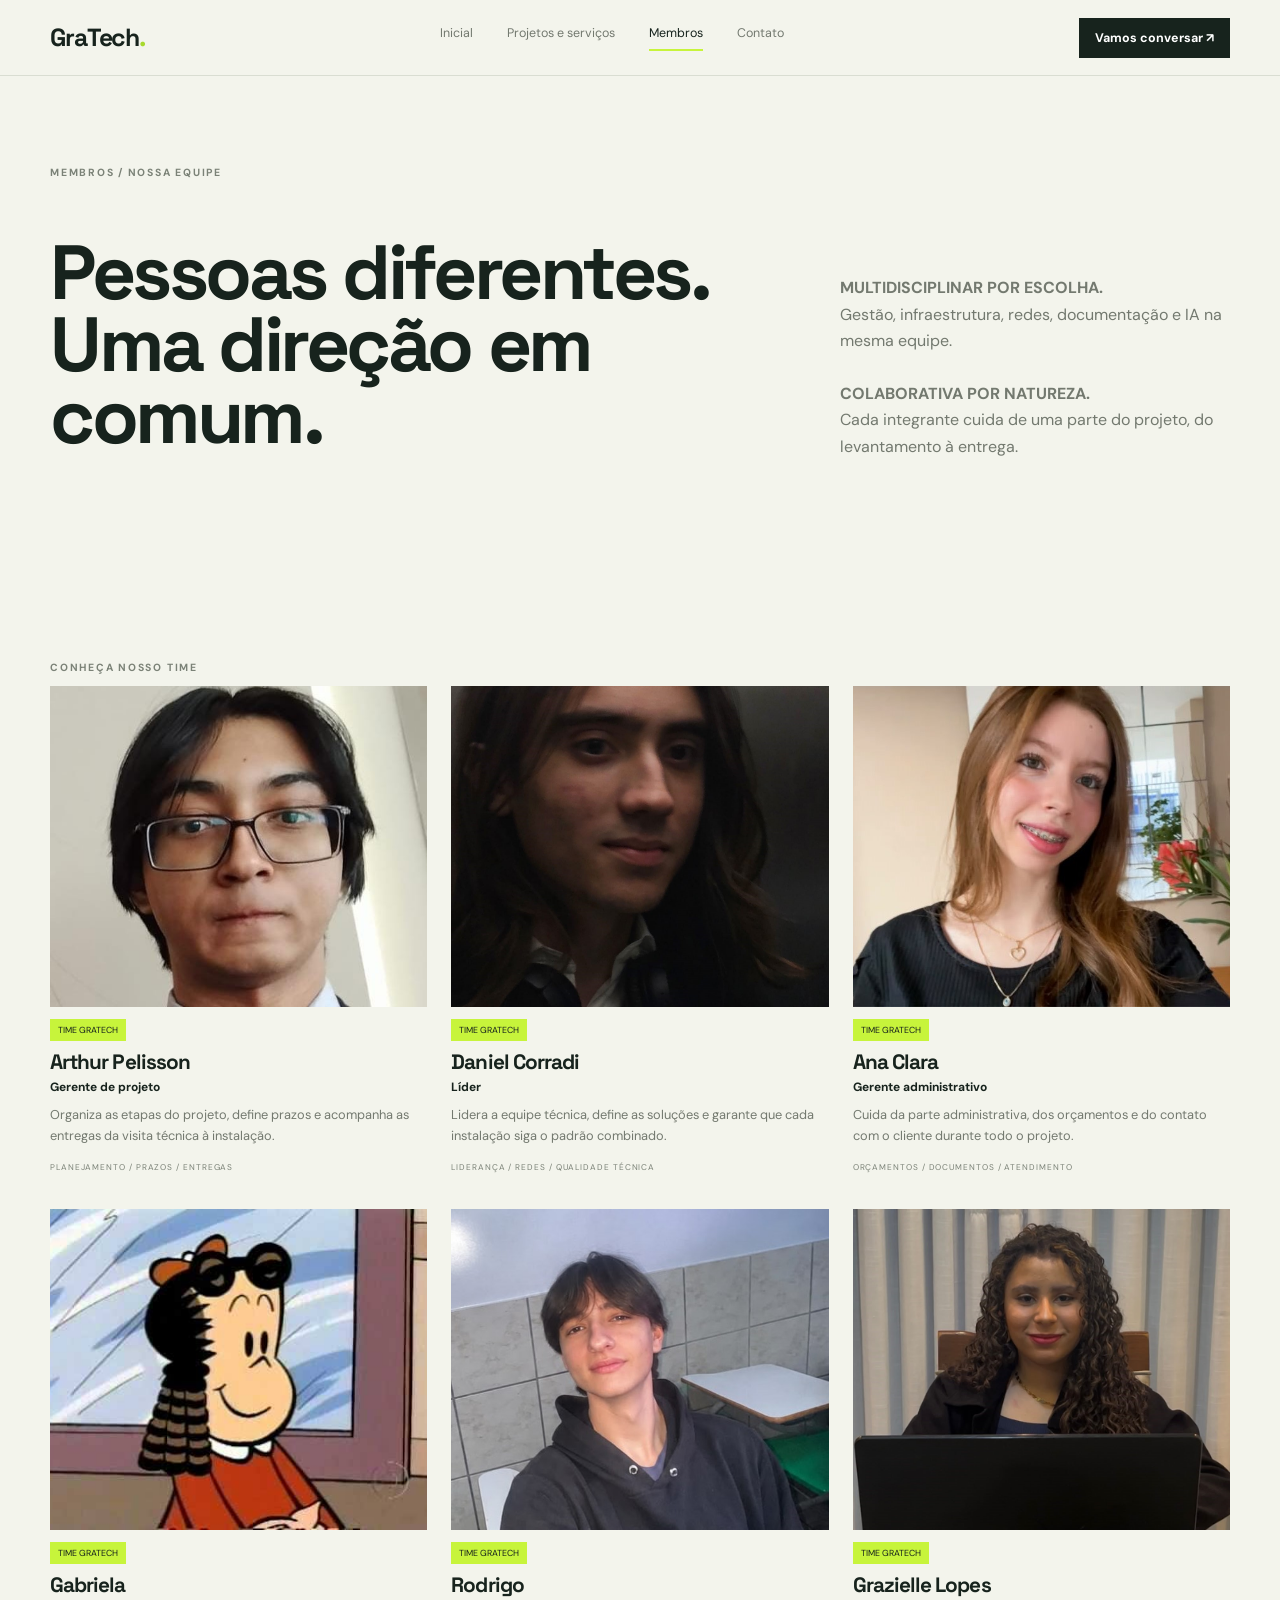
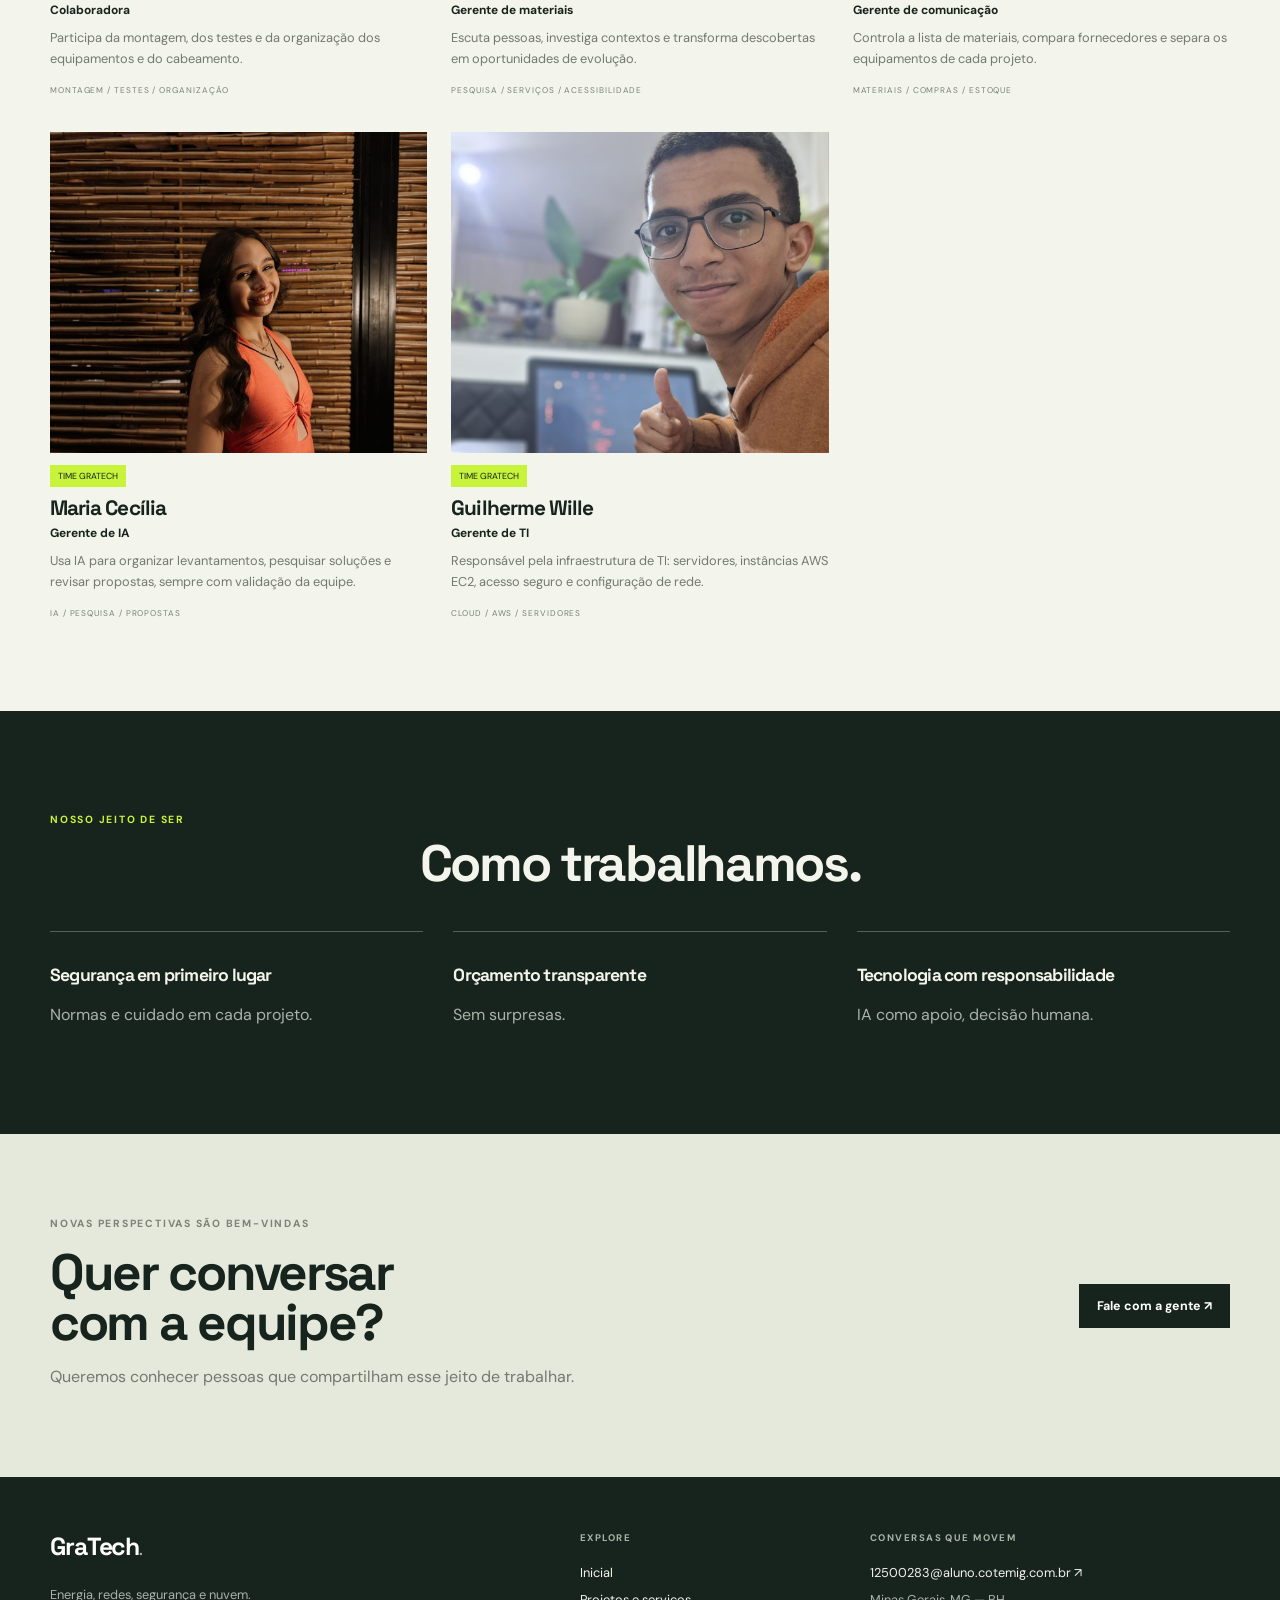
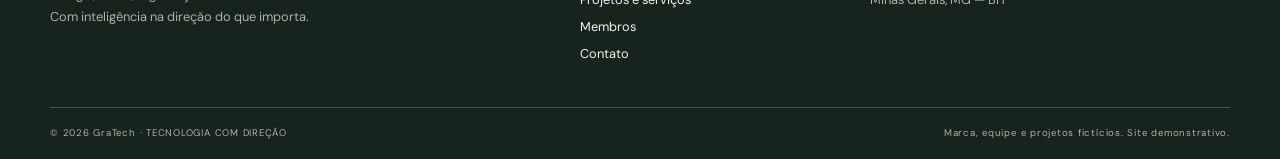
==== membros.html @ 275922b7 "Commit do site da empresa Gra Tech fícticio" ====
<!DOCTYPE html>
<html lang="pt-BR">
<head>
  <meta charset="UTF-8">
  <meta name="viewport" content="width=device-width, initial-scale=1.0">
  <title>Membros | GraTech</title>
  <link rel="stylesheet" href="css/style.css">
  <script src="js/main.js" defer></script>
</head>
<body>

  <header class="site-header">
    <a class="logo" href="index.html">GraTech<span>.</span></a>
    
    <button class="menu-toggle" aria-label="Abrir menu" aria-expanded="false">☰</button>
    
    <nav class="nav">
      <a href="index.html">Inicial</a>
      <a href="servicos.html">Projetos e serviços</a>
      <a class="active" href="membros.html">Membros</a>
      <a href="contato.html">Contato</a>
    </nav>
    
    <a class="button button-dark header-cta" href="contato.html">Vamos conversar ↗</a>
  </header>

  <main>
    <section class="page-hero container">
      <p class="eyebrow">MEMBROS / NOSSA EQUIPE</p>
      <div class="section-heading">
        <h1>Pessoas diferentes.<br>Uma direção em comum.</h1>
        <p>
          <b>MULTIDISCIPLINAR POR ESCOLHA.</b><br>
          Gestão, infraestrutura, redes, documentação e IA na mesma equipe.<br><br>
          <b>COLABORATIVA POR NATUREZA.</b><br>
          Cada integrante cuida de uma parte do projeto, do levantamento à entrega.
        </p>
      </div>
    </section>

    <section class="section container">
        <p class="eyebrow">CONHEÇA NOSSO TIME</p>
        <div class="team-grid">

            <article class="person">
            <figure class="avatar">
                <img src="imgs/time/Arthur-Pelisson.jpeg" alt="Arthur Pelisson" loading="lazy">
            </figure>
            <small>TIME GRATECH</small>
            <h3>Arthur Pelisson</h3>
            <b>Gerente de projeto</b>
            <p>Organiza as etapas do projeto, define prazos e acompanha as entregas da visita técnica à instalação.</p>
            <em>PLANEJAMENTO / PRAZOS / ENTREGAS</em>
            </article>

            <article class="person">
            <figure class="avatar">
                <img src="imgs/time/Daniel.jpeg" alt="Daniel Corradi" loading="lazy">
            </figure>
            <small>TIME GRATECH</small>
            <h3>Daniel Corradi</h3>
            <b>Líder</b>
            <p>Lidera a equipe técnica, define as soluções e garante que cada instalação siga o padrão combinado.</p>
            <em>LIDERANÇA / REDES / QUALIDADE TÉCNICA</em>
            </article>

            <article class="person">
            <figure class="avatar">
                <img src="imgs/time/Ana-Clara.jpeg" alt="Ana Clara" loading="lazy">
            </figure>
            <small>TIME GRATECH</small>
            <h3>Ana Clara</h3>
            <b>Gerente administrativo</b>
            <p>Cuida da parte administrativa, dos orçamentos e do contato com o cliente durante todo o projeto.</p>
            <em>ORÇAMENTOS / DOCUMENTOS / ATENDIMENTO</em>
            </article>

            <article class="person">
            <figure class="avatar">
                <img src="imgs/time/gabriela-exemplo.jfif" alt="Gabriela Lopes" loading="lazy">
            </figure>
            <small>TIME GRATECH</small>
            <h3>Gabriela</h3>
            <b>Colaboradora</b>
            <p>Participa da montagem, dos testes e da organização dos equipamentos e do cabeamento.</p>
            <em>MONTAGEM / TESTES / ORGANIZAÇÃO</em>
            </article>

            <article class="person">
            <figure class="avatar">
                <img src="imgs/time/Rodrigo.jpeg" alt="Rodrigo" loading="lazy">
            </figure>
            <small>TIME GRATECH</small>
            <h3>Rodrigo</h3>
            <b>Gerente de materiais</b>
            <p>Escuta pessoas, investiga contextos e transforma descobertas em oportunidades de evolução.</p>
            <em>PESQUISA / SERVIÇOS / ACESSIBILIDADE</em>
            </article>

            <article class="person">
            <figure class="avatar">
                <img src="imgs/time/Grazielle.jpeg" alt="Grazielle Lopes" loading="lazy">
            </figure>
            <small>TIME GRATECH</small>
            <h3>Grazielle Lopes</h3>
            <b>Gerente de comunicação</b>
            <p>Controla a lista de materiais, compara fornecedores e separa os equipamentos de cada projeto.</p>
            <em>MATERIAIS / COMPRAS / ESTOQUE</em>
            </article>

            <article class="person">
            <figure class="avatar">
                <img src="imgs/time/Maria-Cecilia.jpeg" alt="Maria Cecília" loading="lazy">
            </figure>
            <small>TIME GRATECH</small>
            <h3>Maria Cecília</h3>
            <b>Gerente de IA</b>
            <p>Usa IA para organizar levantamentos, pesquisar soluções e revisar propostas, sempre com validação da equipe.</p>
            <em>IA / PESQUISA / PROPOSTAS</em>
            </article>

            <article class="person">
            <figure class="avatar">
                <img src="imgs/time/Guilherme-Wille.jpeg" alt="Guilherme Wille" loading="lazy">
            </figure>
            <small>TIME GRATECH</small>
            <h3>Guilherme Wille</h3>
            <b>Gerente de TI</b>
            <p>Responsável pela infraestrutura de TI: servidores, instâncias AWS EC2, acesso seguro e configuração de rede.</p>
            <em>CLOUD / AWS / SERVIDORES</em>
            </article>

        </div>
        </section>

    <section class="section dark">
      <div class="container">
        <p class="eyebrow lime">NOSSO JEITO DE SER</p>
        <h2 class="center-heading">Como trabalhamos.</h2>
        <div class="values">
          <article>
            <h3>Segurança em primeiro lugar</h3>
            <p>Normas e cuidado em cada projeto.</p>
          </article>
          <article>
            <h3>Orçamento transparente</h3>
            <p>Sem surpresas.</p>
          </article>
          <article>
            <h3>Tecnologia com responsabilidade</h3>
            <p>IA como apoio, decisão humana.</p>
          </article>
        </div>
      </div>
    </section>

    <section class="cta-band">
      <div class="container cta-inner">
        <div>
          <p class="eyebrow">NOVAS PERSPECTIVAS SÃO BEM-VINDAS</p>
          <h2>Quer conversar<br>com a equipe?</h2>
          <p>Queremos conhecer pessoas que compartilham esse jeito de trabalhar.</p>
        </div>
        <a class="button button-dark" href="contato.html">Fale com a gente ↗</a>
      </div>
    </section>
  </main>

  <footer class="footer">
    <div class="container footer-main">
      <div>
        <a class="logo logo-light" href="index.html">GraTech<span>.</span></a>
        <p>Energia, redes, segurança e nuvem.<br>Com inteligência na direção do que importa.</p>
      </div>
      
      <div>
        <b>EXPLORE</b>
        <a href="index.html">Inicial</a>
        <a href="servicos.html">Projetos e serviços</a>
        <a href="membros.html">Membros</a>
        <a href="contato.html">Contato</a>
      </div>
      
      <div>
        <b>CONVERSAS QUE MOVEM</b>
        <a href="mailto:12500283@aluno.cotemig.com.br">12500283@aluno.cotemig.com.br ↗</a>
        <span>Minas Gerais, MG — BH</span>
      </div>
    </div>
    
    <div class="container copyright">
      © 2026 GraTech · TECNOLOGIA COM DIREÇÃO 
      <span>Marca, equipe e projetos fictícios. Site demonstrativo.</span>
    </div>
  </footer>

</body>
</html>
---- css/style.css ----
@import url('https://fonts.googleapis.com/css2?family=DM+Sans:wght@400;500;600;700&family=Space+Grotesk:wght@400;500;600;700&display=swap');

:root {
  --ink: #17231d;
  --paper: #f3f4ec;
  --lime: #c7f43b;
  --muted: #73796f;
  --line: #d9ddd2;
  --white: #fff;
}

* {
  box-sizing: border-box;
}

html {
  scroll-behavior: smooth;
}

body {
  margin: 0;
  background: var(--paper);
  color: var(--ink);
  font-family: 'DM Sans', sans-serif;
}

h1,
h2,
h3,
.logo {
  font-family: 'Space Grotesk', sans-serif;
  letter-spacing: -0.045em;
}

h1 {
  font-size: clamp(3rem, 6vw, 6.2rem);
  line-height: 0.94;
  margin: 24px 0;
}

h2 {
  font-size: clamp(2.1rem, 4vw, 4rem);
  line-height: 0.98;
  margin: 16px 0;
}

h3 {
  font-size: 1.3rem;
  margin: 12px 0;
}

p {
  line-height: 1.65;
  color: var(--muted);
}

a {
  color: inherit;
  text-decoration: none;
}

.container {
  width: min(1180px, calc(100% - 64px));
  margin: auto;
}

.site-header {
  height: 76px;
  padding: 0 max(32px, calc((100vw - 1180px) / 2));
  display: flex;
  align-items: center;
  justify-content: space-between;
  border-bottom: 1px solid var(--line);
  position: sticky;
  top: 0;
  background: rgba(243, 244, 236, 0.94);
  backdrop-filter: blur(14px);
  z-index: 10;
}

.logo {
  font-size: 1.55rem;
  font-weight: 700;
}

.logo span {
  color: #a7d92d;
}

.nav {
  display: flex;
  gap: 34px;
  font-size: 0.78rem;
}

.nav a {
  color: #73796f;
}

.nav a:hover,
.nav a.active {
  color: var(--ink);
  border-bottom: 2px solid var(--lime);
  padding-bottom: 8px;
}

.button {
  display: inline-flex;
  align-items: center;
  justify-content: space-between;
  gap: 26px;
  padding: 14px 18px;
  font-size: 0.78rem;
  font-weight: 700;
  border: 0;
  cursor: pointer;
}

.button-dark {
  background: var(--ink);
  color: white;
}

.button-lime {
  background: var(--lime);
  color: var(--ink);
}

.header-cta {
  padding: 12px 16px;
}

.menu-toggle {
  display: none;
  background: none;
  border: 0;
  font-size: 1.5rem;
}

.eyebrow {
  font-size: 0.65rem;
  letter-spacing: 0.17em;
  font-weight: 700;
  color: #7b8277;
}

.eyebrow.lime {
  color: var(--lime);
}

.hero {
  display: grid;
  grid-template-columns: 1.05fr 0.95fr;
  gap: 50px;
  align-items: center;
  padding-top: 82px;
  padding-bottom: 80px;
}

.hero-copy .lead {
  max-width: 520px;
}

.actions {
  display: flex;
  align-items: center;
  gap: 28px;
  margin-top: 30px;
}

.text-link {
  font-size: 0.78rem;
  font-weight: 700;
}

.hero-art {
  margin: 0;
  height: 390px;
  position: relative;
  overflow: hidden;
  background: #17231d; /* fundo enquanto a imagem carrega */
}

.hero-art img {
  display: block;
  width: 100%;
  height: 100%;
  object-fit: cover;
  object-position: center;
}

/* Degradê escuro embaixo para a legenda continuar legível */
.hero-art::after {
  content: "";
  position: absolute;
  inset: auto 0 0 0;
  height: 40%;
  background: linear-gradient(to top, rgba(10, 18, 14, 0.75), transparent);
  pointer-events: none;
}

.art-caption {
  position: absolute;
  bottom: 20px;
  left: 22px;
  right: 22px;
  z-index: 1;
  display: flex;
  justify-content: space-between;
  font-size: 0.6rem;
  letter-spacing: 0.14em;
  color: #fff;
}

.ticker {
  height: 58px;
  border-block: 1px solid var(--line);
  display: flex;
  align-items: center;
  justify-content: space-around;
  gap: 20px;
  white-space: nowrap;
  overflow: hidden;
  font-size: 0.6rem;
  letter-spacing: 0.12em;
  color: #81877c;
}

.ticker span:first-child {
  font-weight: 700;
  color: var(--ink);
}

.section {
  padding: 90px 0;
}

.dark {
  background: var(--ink);
  color: var(--paper);
}

.dark p {
  color: #aab3a9;
}

.section-heading {
  display: flex;
  justify-content: space-between;
  align-items: end;
  gap: 40px;
  margin: 22px 0 42px;
}

.section-heading h2 {
  max-width: 620px;
}

.section-heading p {
  max-width: 390px;
}

.service-grid {
  display: grid;
  grid-template-columns: repeat(3, 1fr);
  gap: 0 28px;
}

.service-card {
  padding: 28px 0;
  border-top: 1px solid #536057;
  min-height: 205px;
}

.service-card > span {
  font-size: 0.65rem;
  color: #a9d93a;
  letter-spacing: 0.1em;
}

.service-card h3 {
  margin-top: 24px;
}

.service-card p {
  font-size: 0.88rem;
  max-width: 340px;
}

.service-card small,
.person em {
  font-size: 0.58rem;
  letter-spacing: 0.11em;
  color: #a6b09f;
  font-style: normal;
}

.light-grid .service-card {
  border-color: var(--line);
}

.light-grid .service-card p {
  color: var(--muted);
}

.light-grid .service-card small {
  color: #78816f;
}

.center-heading {
  text-align: center;
  max-width: 700px;
  margin: 0 auto 42px;
}

.center-heading p {
  max-width: 600px;
  margin: auto;
}

.ai-grid {
  display: grid;
  grid-template-columns: repeat(3, 1fr);
  gap: 24px;
}

.ai-card h3 {
  margin-top: 20px;
}

.ai-card p {
  font-size: 0.85rem;
}

.ai-photo {
  margin: 0;
  height: 220px;
  overflow: hidden;
  background: #1a2922; /* cor de fundo enquanto a imagem carrega */
}

.ai-photo img {
  display: block;
  width: 100%;
  height: 100%;
  object-fit: cover;
  object-position: center;
  transition: transform 0.5s ease;
}

.ai-card:hover .ai-photo img {
  transform: scale(1.04);
}

.soft {
  background: #e9ece2;
}

.before-after {
  display: grid;
  grid-template-columns: 1fr 1fr;
  gap: 24px;
  margin-top: 34px;
}

.ba-card {
  display: flex;
  flex-direction: column;
  gap: 18px;
}

/* ANTES: foto emoldurada em painel claro */
.ba-before .ba-frame {
  background: #e1e5d8;
  padding: 24px;
}

.ba-before .ba-frame img {
  display: block;
  width: 100%;
  height: 300px;
  object-fit: cover;
  border-radius: 14px;
}

/* DEPOIS: foto cheia com selo escuro sobreposto */
.ba-photo {
  position: relative;
  height: 372px; /* 300 + 2 * 24 de padding do card ao lado */
  overflow: hidden;
  background: #1a2922;
}

.ba-photo img {
  display: block;
  width: 100%;
  height: 100%;
  object-fit: cover;
}

.ba-photo-split {
  display: grid;
  grid-template-columns: 1fr 1fr;
}

.ba-badge {
  position: absolute;
  right: 0;
  bottom: 0;
  width: min(62%, 300px);
  padding: 22px 24px;
  background: var(--ink);
  color: #fff;
}

.ba-badge strong {
  display: block;
  font-family: 'Space Grotesk', sans-serif;
  font-size: 1.3rem;
  line-height: 1.15;
  font-weight: 500;
  letter-spacing: -0.03em;
}

.ba-badge small {
  display: block;
  margin-top: 14px;
  font-size: 0.5rem;
  letter-spacing: 0.14em;
  color: #a6b09f;
}

/* Texto abaixo das fotos */
.ba-text {
  padding: 0 4px;
}

.ba-meta {
  display: flex;
  justify-content: space-between;
  align-items: center;
}

.ba-label {
  font-size: 0.6rem;
  letter-spacing: 0.14em;
  color: #7b8277;
}

.ba-arrow {
  font-size: 0.9rem;
}

.ba-text h3 {
  font-size: 1.45rem;
  margin: 10px 0 6px;
}

.ba-text p {
  font-size: 0.85rem;
  margin: 0;
  max-width: 520px;
}

.plans {
  display: grid;
  grid-template-columns: 1fr 1fr;
  grid-template-rows: auto auto auto;
  gap: 20px;
}

.plan {
  margin: 0;
  overflow: hidden;
  background: #0f1a15;
  border: 1px solid #2f3d35;
  position: relative;
}

.plan img {
  display: block;
  width: 100%;
  height: 100%;
  object-fit: cover;
}

/* Linha 1: draw.io em largura total */
.plan-main {
  grid-column: 1 / -1;
  grid-row: 1;
}

.plan-main img {
  height: auto;
  object-fit: contain;
}

/* Linha 2, esquerda: foto girada -90° */
.plan-rotated {
  grid-column: 1;
  grid-row: 2;
  aspect-ratio: 4 / 3;
}

.plan-rotated img {
  position: absolute;
  top: 50%;
  left: 50%;
  width: calc(100% * 0.75);
  height: calc(100% / 0.75);
  object-fit: cover;
  transform: translate(-50%, -50%) rotate(-90deg);
}

/* Linha 3, esquerda: Cisco */
.plan-cisco {
  grid-column: 1;
  grid-row: 3;
}

.plan-cisco img {
  height: auto;
  object-fit: contain;
}

/* Direita: ocupa as linhas 2 e 3 (altura da foto girada + Cisco) */
.plan-vertical {
  grid-column: 2;
  grid-row: 2 / span 2;
}

.plan-vertical img {
  position: absolute;
  inset: 0;
  width: 100%;
  height: 100%;
  object-fit: cover;
  object-position: center top;
}




.process {
  display: grid;
  grid-template-columns: 0.8fr 1.2fr;
  gap: 100px;
}

.process small {
  font-size: 0.6rem;
  letter-spacing: 0.13em;
}

.steps article {
  display: flex;
  gap: 30px;
  border-bottom: 1px solid #526057;
  padding: 24px 0;
}

.steps article > b {
  color: #b5e83c;
}

.steps h3 {
  margin: 0;
}

.steps p {
  margin: 8px 0 0;
}

.cta-band {
  background: #e5e9dc;
  padding: 70px 0;
}

.cta-inner {
  display: flex;
  justify-content: space-between;
  align-items: center;
  gap: 40px;
}

.cta-inner h2 {
  font-size: clamp(2rem, 4vw, 3.8rem);
}

.footer {
  background: var(--ink);
  color: #f3f4ec;
  padding: 54px 0 20px;
}

.footer-main {
  display: grid;
  grid-template-columns: 2fr 1fr 1.5fr;
  gap: 50px;
  padding-bottom: 45px;
}

.footer-main p,
.footer-main span {
  font-size: 0.8rem;
  color: #aab3a9;
}

.footer-main > div {
  display: flex;
  flex-direction: column;
  align-items: flex-start;
  gap: 10px;
}

.footer-main b {
  font-size: 0.6rem;
  letter-spacing: 0.15em;
  color: #a8b4a8;
  margin-bottom: 10px;
}

.footer-main a:not(.logo) {
  font-size: 0.8rem;
}

.logo-light {
  color: white;
}

.copyright {
  border-top: 1px solid #455248;
  padding-top: 18px;
  display: flex;
  justify-content: space-between;
  font-size: 0.6rem;
  letter-spacing: 0.08em;
  color: #aab3a9;
}

.page-hero {
  padding: 78px 0 40px;
}

.page-hero .section-heading {
  margin-top: 30px;
}

.practice-grid {
  display: grid;
  grid-template-columns: 1fr 1fr;
  gap: 28px;
}

.practice-card {
  display: flex;
  flex-direction: column;
}

.practice-photo {
  margin: 0;
  height: 250px;
  overflow: hidden;
  background: #1a2922; /* fundo enquanto carrega */
}

.practice-photo img {
  display: block;
  width: 100%;
  height: 100%;
  object-fit: cover;
  object-position: center;
  transition: transform 0.5s ease;
}

.practice-card:hover .practice-photo img {
  transform: scale(1.04);
}

.practice-label {
  margin-top: 16px;
  font-family: ui-monospace, 'SFMono-Regular', Menlo, Consolas, monospace;
  font-size: 0.6rem;
  letter-spacing: 0.14em;
  color: var(--muted);
}

.practice-card h3 {
  font-size: 1.45rem;
  margin: 8px 0 6px;
}

.practice-card p {
  font-size: 0.85rem;
  margin: 0;
}

.cloud {
  display: grid;
  grid-template-columns: 0.8fr 1.2fr;
  gap: 60px;
  align-items: center;
}

.cloud-mark {
  margin: 0;
  min-height: 232px;
  padding: 0;
  overflow: hidden;
}

.cloud-mark img {
  display: block;
  width: 100%;
  height: 100%;
  min-height: 232px;
  object-fit: cover;
}

.cloud h3 {
  font-size: 0.8rem;
  text-transform: uppercase;
  letter-spacing: 0.1em;
  margin-top: 25px;
}

.tag-row {
  display: flex;
  gap: 10px;
  flex-wrap: wrap;
  margin-top: 24px;
}

.tag-row span {
  border: 1px solid var(--line);
  padding: 9px 13px;
  font-size: 0.65rem;
}

.team-grid {
  display: grid;
  grid-template-columns: repeat(3, 1fr);
  gap: 34px 24px;
}

.person {
  position: relative;
}

.avatar {
  margin: 0;
  aspect-ratio: 4 / 3.4;   /* mais alto que antes; aumente o 3.4 para ficar ainda maior */
  overflow: hidden;
  background: #29382f;     /* fundo enquanto a foto carrega */
}

.avatar img {
  display: block;
  width: 100%;
  height: 100%;
  object-fit: cover;
  object-position: center 20%;  /* prioriza o rosto, que costuma ficar na parte de cima */
}

.person > small {
  display: inline-block;
  background: var(--lime);
  padding: 5px 8px;
  font-size: 0.55rem;
  margin-top: 12px;
}

.person h3 {
  margin: 8px 0 0;
}

.person > b {
  font-size: 0.75rem;
}

.person p {
  font-size: 0.8rem;
  margin: 8px 0;
}

.person em {
  color: #7b8277;
  font-size: 0.52rem;
}

.values {
  display: grid;
  grid-template-columns: repeat(3, 1fr);
  gap: 30px;
  margin-top: 40px;
}

.values article {
  border-top: 1px solid #536057;
  padding-top: 20px;
}

.values h3 {
  font-size: 1.1rem;
}

.contact-hero {
  padding: 70px 0 30px;
}

.contact-title {
  display: grid;
  grid-template-columns: 1.2fr 0.8fr;
  gap: 70px;
  align-items: end;
}

.contact-title h1 {
  font-size: clamp(3rem, 6vw, 5.5rem);
}

.contact-layout {
  display: grid;
  grid-template-columns: 0.65fr 1.35fr;
  gap: 55px;
  padding: 20px 0 85px;
}

.contact-info {
  padding-top: 12px;
}

.contact-info > a {
  display: block;
  font-size: 0.88rem;
  margin: 14px 0;
}

.contact-info hr {
  border: 0;
  border-top: 1px solid var(--line);
  margin: 30px 0;
}

.contact-info small {
  font-size: 0.7rem;
  color: var(--muted);
}

.info-box {
  background: #e5e9dc;
  padding: 22px;
  margin-top: 30px;
}

.info-box p {
  font-size: 0.8rem;
  margin-bottom: 0;
}

.contact-form {
  background: white;
  padding: 30px;
  border: 1px solid var(--line);
}

.form-top,
.form-bottom {
  display: flex;
  justify-content: space-between;
  align-items: center;
  gap: 20px;
}

.form-top h2 {
  font-size: 1.4rem;
}

.form-top small,
.form-bottom small {
  font-size: 0.55rem;
  letter-spacing: 0.1em;
  color: #7c8378;
}

.form-grid {
  display: grid;
  grid-template-columns: 1fr 1fr;
  gap: 18px 14px;
}

.form-grid > label {
  font-size: 0.7rem;
  font-weight: 700;
}

.form-grid input:not([type=checkbox]),
.form-grid select,
.form-grid textarea {
  display: block;
  width: 100%;
  margin-top: 8px;
  padding: 13px;
  border: 1px solid #e1e4db;
  background: #f4f5ef;
  font: inherit;
  font-weight: 400;
  outline-color: #b5e83c;
}

.form-grid fieldset {
  border: 0;
  padding: 0;
  margin: 0;
}

.form-grid legend {
  font-size: 0.7rem;
  font-weight: 700;
  margin-bottom: 10px;
}

.full {
  grid-column: 1 / -1;
}

.chips {
  display: flex;
  gap: 7px;
  flex-wrap: wrap;
}

.chips label {
  border: 1px solid var(--line);
  padding: 8px 10px;
  font-size: 0.62rem;
}

.chips input {
  accent-color: #9acb2b;
}

.form-grid textarea {
  resize: vertical;
}

.form-grid label small {
  display: block;
  font-size: 0.6rem;
  color: var(--muted);
  margin-top: 7px;
}

.consent {
  font-size: 0.65rem !important;
  font-weight: 400 !important;
}

.form-bottom {
  margin-top: 22px;
}

.form-note {
  font-size: 0.55rem;
  letter-spacing: 0.1em;
}

.three {
  display: grid;
  grid-template-columns: repeat(3, 1fr);
  gap: 30px;
}

.three article {
  border: 0;
  padding: 15px 0;
}

.faq {
  display: grid;
  grid-template-columns: 0.7fr 1.3fr;
  gap: 60px;
}

.faq-list details {
  border-top: 1px solid var(--line);
  padding: 18px 0;
}

.faq-list summary {
  font-weight: 700;
  cursor: pointer;
}

.faq-list details p {
  font-size: 0.85rem;
  margin-bottom: 0;
}

@media (max-width: 800px) {
  .container {
    width: min(100% - 40px, 620px);
  }
  
  .site-header {
    padding: 0 20px;
  }
  
  .menu-toggle {
    display: block;
    order: 3;
  }
  
  .nav {
    display: none;
    position: absolute;
    top: 76px;
    left: 0;
    right: 0;
    background: var(--paper);
    padding: 22px;
    flex-direction: column;
    gap: 20px;
    border-bottom: 1px solid var(--line);
  }
  
  .nav.open {
    display: flex;
  }
  
  .header-cta {
    margin-left: auto;
    margin-right: 18px;
  }
  
  .hero,
  .process,
  .cloud,
  .contact-title,
  .contact-layout,
  .faq {
    grid-template-columns: 1fr;
    gap: 30px;
  }
  
  .hero {
    padding-top: 55px;
  }
  
  .hero-art {
    height: 270px;
  }
  
  .ticker {
    justify-content: flex-start;
    padding: 0 20px;
  }
  
  .ticker span {
    flex-shrink: 0;
  }
  
  .section {
    padding: 65px 0;
  }
  
  .section-heading {
    display: block;
  }
  
  .section-heading p {
    max-width: 550px;
  }
  
  .service-grid,
  .team-grid {
    grid-template-columns: repeat(2, 1fr);
  }
  
  .ai-grid {
    grid-template-columns: 1fr 1fr;
  }
  
  .ai-card:last-child {
    display: none;
  }
  
  .process {
    gap: 35px;
  }
  
  .footer-main {
    grid-template-columns: 1fr 1fr;
  }
  
  .footer-main > div:first-child {
    grid-column: 1 / -1;
  }
  
  .contact-layout {
    padding-bottom: 60px;
  }
  
  .contact-info {
    order: 2;
  }
  
  .contact-form {
    order: 1;
  }
  
  .contact-title {
    gap: 0;
  }
  
  .three {
    grid-template-columns: 1fr;
  }
  
  .faq {
    gap: 15px;
  }
  
  .plans {
    grid-template-columns: 1fr;
    grid-template-rows: none;
    gap: 14px;
  }

  .plan-main,
  .plan-rotated,
  .plan-cisco,
  .plan-vertical {
    grid-column: 1;
    grid-row: auto;
  }

  .plan-vertical {
    aspect-ratio: 3 / 4;
  }
}

@media (max-width: 520px) {
  .container {
    width: calc(100% - 32px);
  }
  
  .site-header {
    height: 68px;
  }
  
  .nav {
    top: 68px;
  }
  
  .header-cta {
    font-size: 0.65rem;
    padding: 10px;
  }
  
  .logo {
    font-size: 1.3rem;
  }
  
  .hero {
    padding-top: 42px;
  }
  
  .hero-art {
    height: 220px;
  }
  
  .actions,
  .cta-inner {
    align-items: flex-start;
    flex-direction: column;
  }
  
  .service-grid,
  .ai-grid,
  .before-after,
  .practice-grid,
  .team-grid,
  .values {
    grid-template-columns: 1fr;
  }

  .practice-photo {
    height: 200px;
  }
  
  .ai-card:last-child {
    display: block;
  }
  
  .ba-before .ba-frame {
    padding: 14px;
  }

  .ba-before .ba-frame img {
    height: 220px;
  }

  .ba-photo {
    height: 248px;
  }

  .ba-badge {
    width: 75%;
    padding: 16px 18px;
  }

  .ba-badge strong {
    font-size: 1.05rem;
  }
  
  .plans {
    grid-template-columns: 1fr;
    gap: 14px;
  }

  .plan-main,
  .plan-cisco {
    grid-column: auto;
  }

  .plan-main img,
  .plan-cisco img {
    max-height: none;
  }
  
  .footer-main {
    grid-template-columns: 1fr;
    gap: 28px;
  }
  
  .footer-main > div:first-child {
    grid-column: auto;
  }
  
  .copyright {
    display: block;
    line-height: 2;
  }
  
  .copyright span {
    display: block;
  }
  
  .form-grid {
    grid-template-columns: 1fr;
  }
  
  .full {
    grid-column: auto;
  }
  
  .contact-form {
    padding: 20px;
  }
  
  .form-top,
  .form-bottom {
    align-items: flex-start;
    flex-direction: column;
  }
  
  .page-hero {
    padding-top: 50px;
  }
  
  .contact-title h1 {
    font-size: 3.2rem;
  }
}
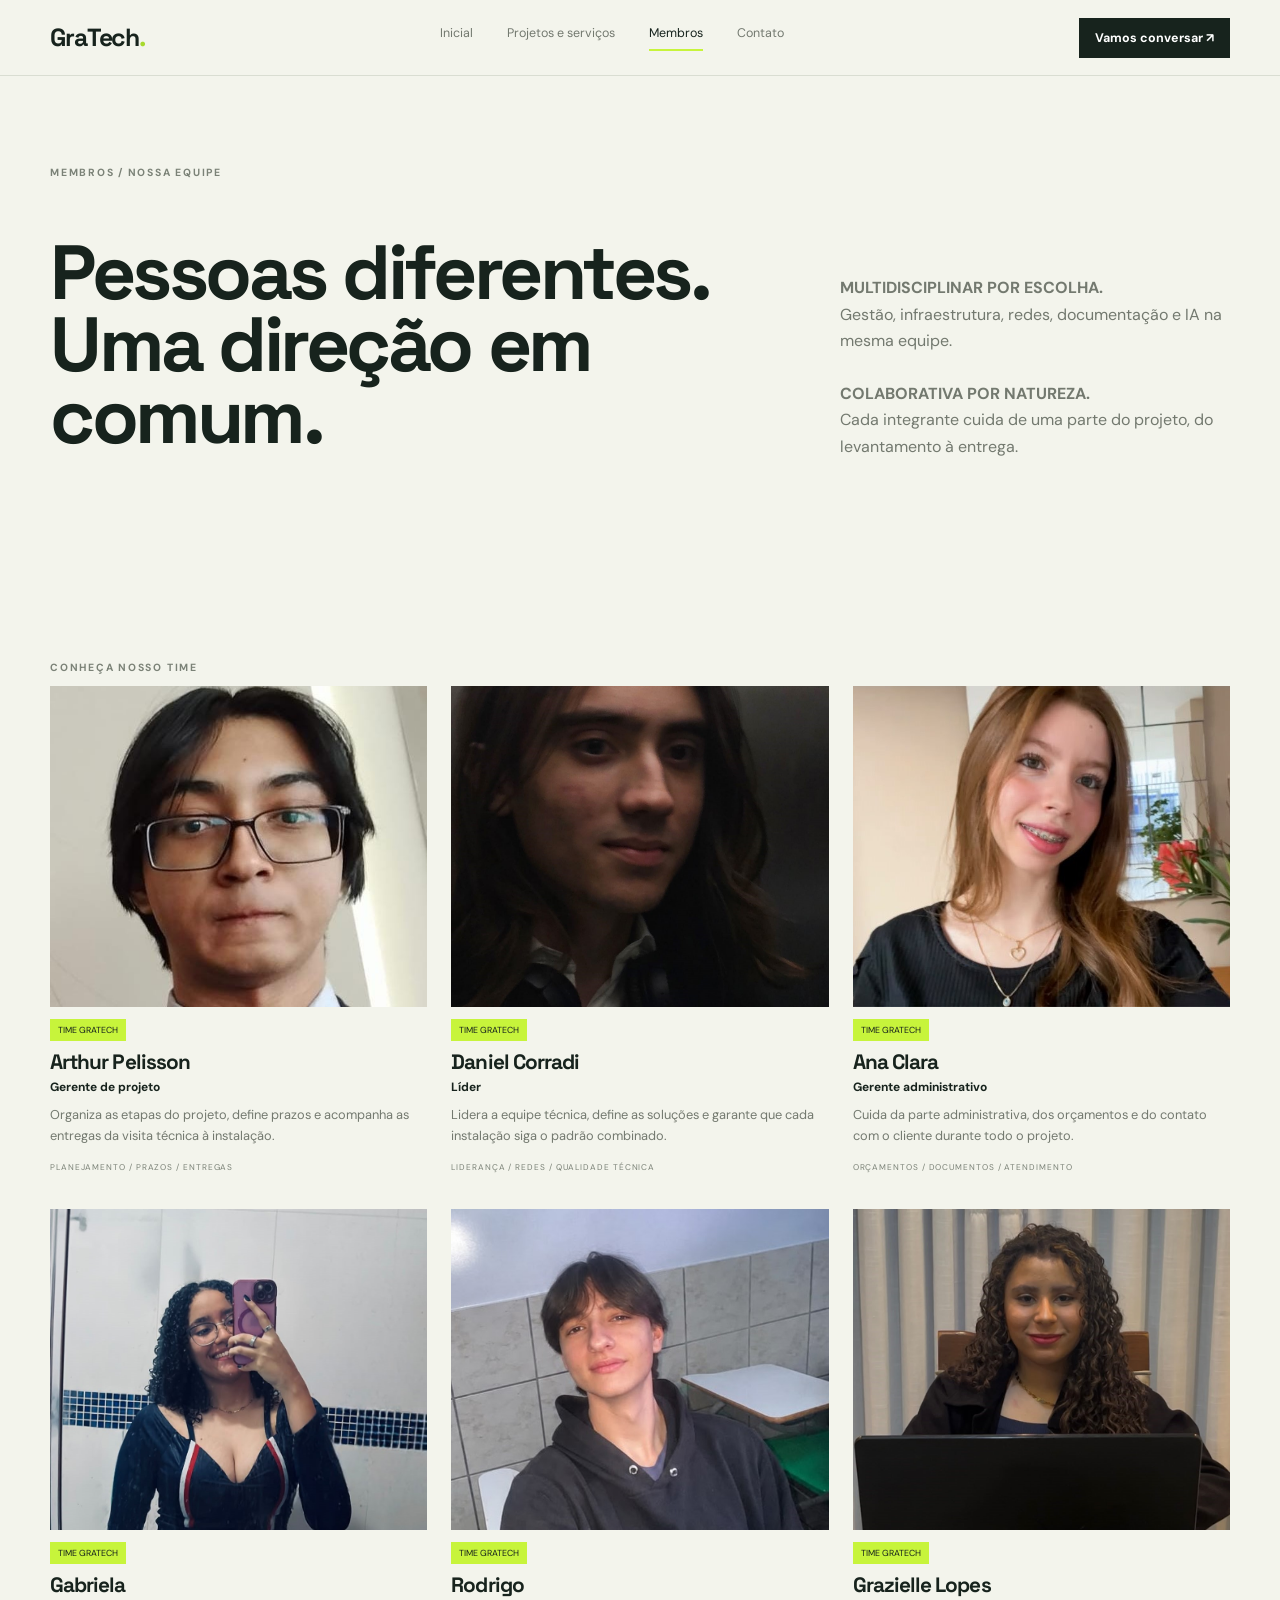
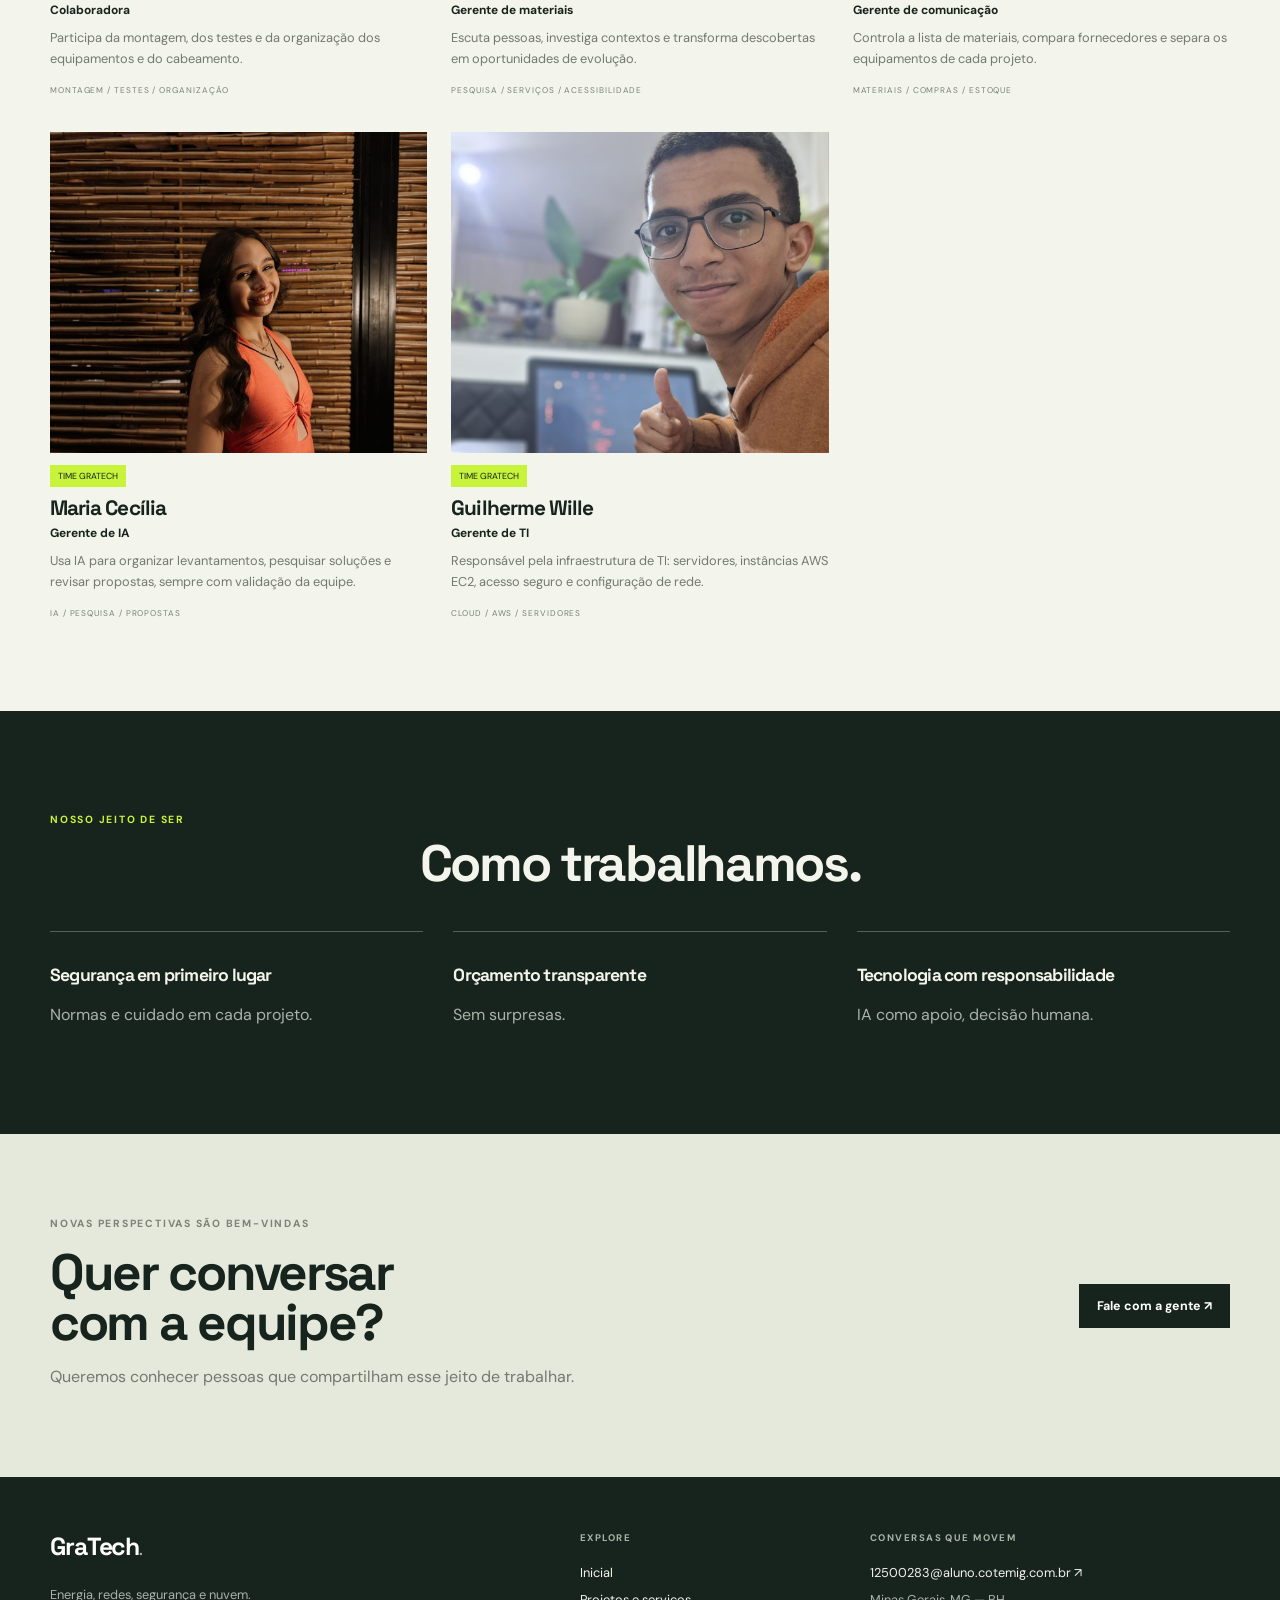
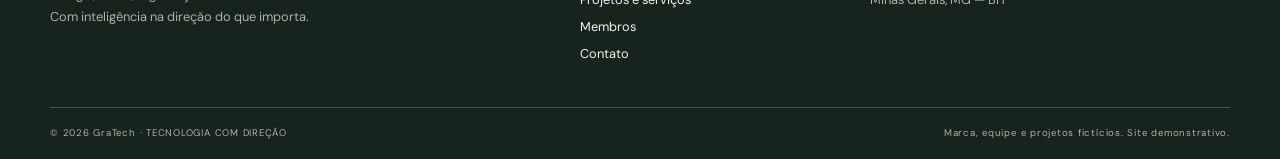
==== commit 58b32982: "Atualizando a foto da Gabriela no site" ====
--- a/membros.html
+++ b/membros.html
@@ -77,7 +77,7 @@
 
             <article class="person">
             <figure class="avatar">
-                <img src="imgs/time/gabriela-exemplo.jfif" alt="Gabriela Lopes" loading="lazy">
+                <img src="imgs/time/Gabriela-Lopes.jpeg" alt="Gabriela Lopes" loading="lazy">
             </figure>
             <small>TIME GRATECH</small>
             <h3>Gabriela</h3>
